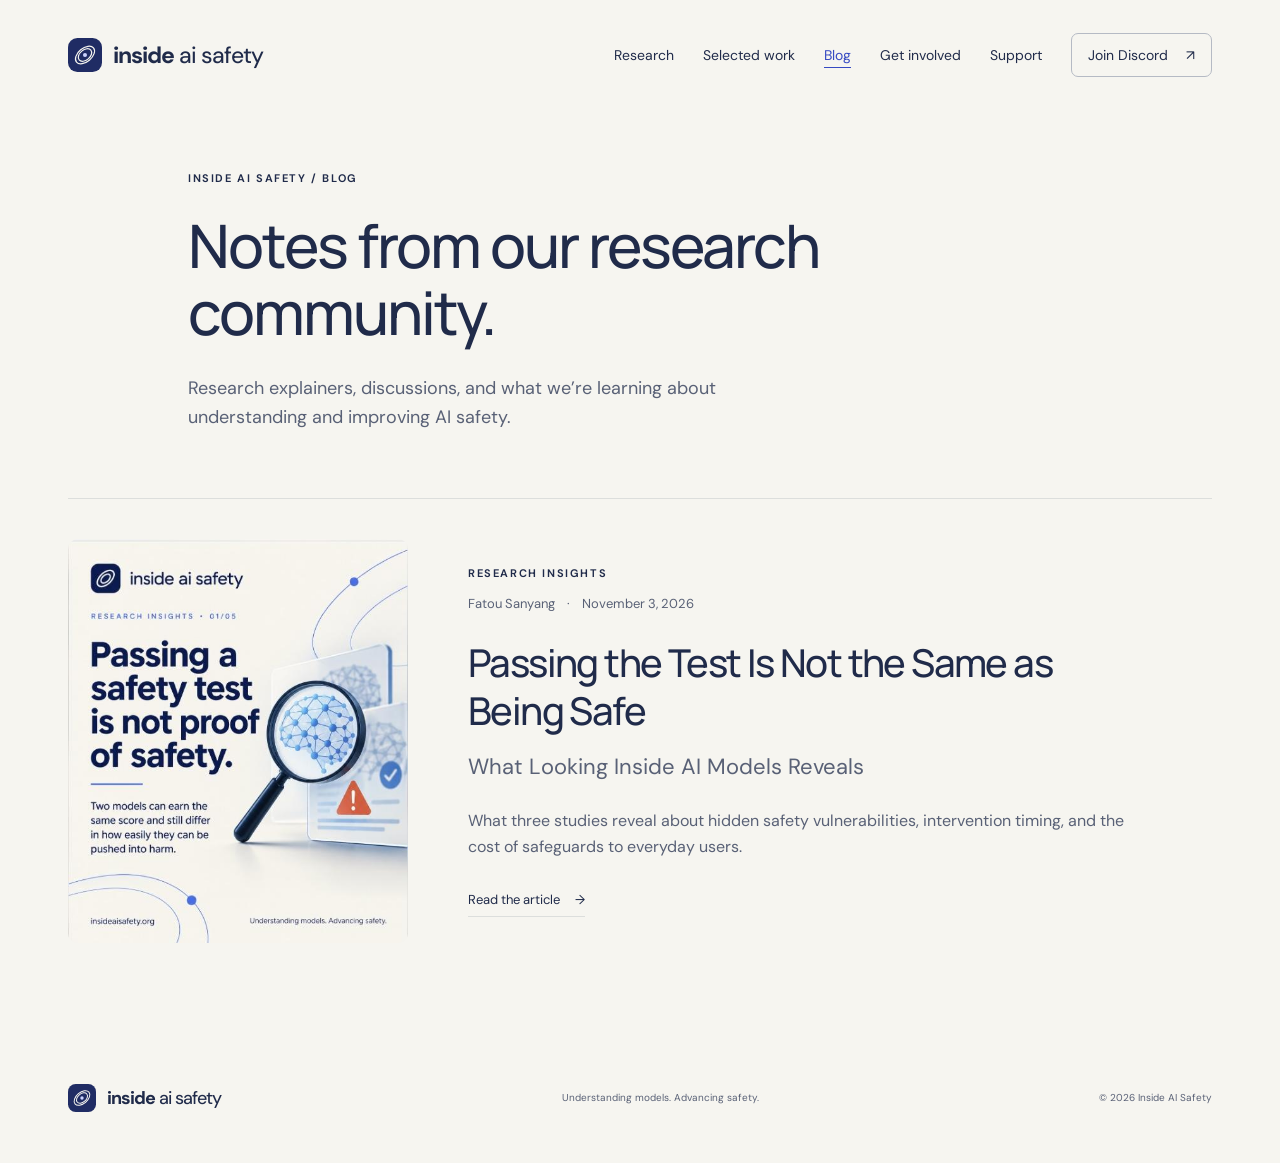
==== blog/index.html @ 66faef89 "Add research blog and inaugural safety evaluation article" ====
<!doctype html>
<html lang="en"><head>
<meta charset="utf-8"><meta name="viewport" content="width=device-width, initial-scale=1">
<title>Blog — Inside AI Safety</title>
<meta name="description" content="Research explainers and notes from the Inside AI Safety community."><meta name="theme-color" content="#f6f5f0">
<link rel="canonical" href="https://insideaisafety.org/blog/">
<meta property="og:title" content="Blog"><meta property="og:description" content="Research explainers and notes from the Inside AI Safety community."><meta property="og:type" content="website"><meta property="og:url" content="https://insideaisafety.org/blog/">
<meta property="og:image" content="https://insideaisafety.org/assets/blog/passing-the-test.jpg"><meta name="twitter:card" content="summary_large_image">
<link rel="icon" href="/assets/mark.svg" type="image/svg+xml"><link rel="stylesheet" href="/styles.css"><link rel="stylesheet" href="/blog/blog.css"><script src="/script.js" defer></script>
</head><body><a class="skip" href="#main">Skip to content</a><header class="header wrap">
    <a class="brand" href="/" aria-label="Inside AI Safety home"><img src="/assets/mark.svg" width="34" height="34" alt=""><span>inside<span class="brand-light"> ai safety</span></span></a>
    <nav aria-label="Main navigation"><a href="/#research">Research</a><a href="/#work">Selected work</a><a href="/blog/" aria-current="page">Blog</a><a href="/#involved">Get involved</a><a href="/#support">Support</a><a class="nav-contact" href="https://discord.gg/RexBQW9Dt" target="_blank" rel="noopener noreferrer">Join Discord <span aria-hidden="true">↗</span></a></nav>
  </header><main id="main"><section class="blog-heading wrap"><p class="eyebrow">Inside AI Safety / Blog</p><h1>Notes from our research community.</h1><p>Research explainers, discussions, and what we’re learning about understanding and improving AI safety.</p></section>
<section class="blog-list wrap" aria-label="Blog posts"><article class="blog-card"><a class="blog-card-image" href="/blog/passing-the-test-is-not-the-same-as-being-safe/" aria-label="Read Passing the Test Is Not the Same as Being Safe"><img src="/assets/blog/passing-the-test.jpg" width="538" height="640" alt="Passing a safety test is not proof of safety — Inside AI Safety research insights."></a><div class="blog-card-copy"><p class="eyebrow">Research insights</p><p class="post-meta"><a href="https://www.linkedin.com/in/famatadija/">Fatou Sanyang</a><span aria-hidden="true">·</span><time datetime="2026-11-03">November 3, 2026</time></p><h2><a href="/blog/passing-the-test-is-not-the-same-as-being-safe/">Passing the Test Is Not the Same as Being Safe</a></h2><p class="post-subtitle">What Looking Inside AI Models Reveals</p><p>What three studies reveal about hidden safety vulnerabilities, intervention timing, and the cost of safeguards to everyday users.</p><a class="text-link" href="/blog/passing-the-test-is-not-the-same-as-being-safe/">Read the article <span aria-hidden="true">→</span></a></div></article></section></main><footer class="wrap"><a class="brand" href="/"><img src="/assets/mark.svg" width="28" height="28" alt=""><span>inside<span class="brand-light"> ai safety</span></span></a><p>Understanding models. Advancing safety.</p><span>© <span id="year">2026</span> Inside AI Safety</span></footer></body></html>
---- styles.css ----
@import url('https://fonts.googleapis.com/css2?family=DM+Sans:wght@400;450;500;550;600;650;700&family=Manrope:wght@400;500;600;650;700;750;800&display=swap');
:root{--paper:#f6f5f0;--ink:#202b4a;--muted:#596176;--blue:#364ac2;--line:#dcdedc;--font:'DM Sans',sans-serif}*{box-sizing:border-box}html{scroll-behavior:smooth;scroll-padding-top:30px}body{margin:0;background:var(--paper);color:var(--ink);font-family:var(--font);font-size:16px;line-height:1.6}a{color:inherit;text-decoration:none}button{font:inherit}a,button{-webkit-tap-highlight-color:transparent}a:focus-visible,button:focus-visible{outline:3px solid #6578ef;outline-offset:5px}.wrap{max-width:1240px;margin:0 auto;padding-left:48px;padding-right:48px}.header{height:110px;display:flex;justify-content:space-between;align-items:center}.brand{display:inline-flex;gap:11px;align-items:center;font-size:23px;font-weight:750;letter-spacing:-1px}.brand-light{font-weight:450}.header nav{display:flex;align-items:center;gap:29px;font-size:14px}.header nav a:hover,.text-link:hover{color:var(--blue)}.nav-contact{border:1px solid #b5bac4;border-radius:7px;padding:10px 16px}.nav-contact span{margin-left:14px}.hero{display:grid;grid-template-columns:1.06fr 1fr;gap:35px;padding-top:64px;padding-bottom:72px;align-items:center}.eyebrow{font-size:11px;font-weight:650;letter-spacing:1.6px;text-transform:uppercase;line-height:1.6;margin:0 0 24px}.hero .eyebrow{font-size:10px;letter-spacing:1.2px}.status-dot{display:inline-block;width:6px;height:6px;background:#648070;border-radius:50%;margin-right:8px;vertical-align:middle}h1,h2,h3,p{margin-top:0}h1,h2,h3{font-family:'Manrope',sans-serif}h1{font-size:clamp(50px,5.1vw,71px);font-weight:500;line-height:1.12;letter-spacing:-4px;margin-bottom:28px}h1 em{font-style:normal;color:var(--blue)}.hero-description{max-width:450px;color:var(--muted);font-size:17px;line-height:1.8;margin-bottom:31px}.actions{display:flex;align-items:center;gap:24px;flex-wrap:wrap}.button{display:inline-flex;align-items:center;gap:26px;background:var(--ink);color:white;padding:13px 20px;border-radius:6px;font-size:13px;font-weight:550;transition:transform .2s,background .2s}.button:hover{background:var(--blue);transform:translateY(-2px)}.text-link{font-size:13px}.text-link span{margin-left:12px}.hero-note{font-size:10px;letter-spacing:.3px;color:var(--muted);margin:25px 0 0}.visual{position:relative;background:#f0f0f3;border:1px solid #e0e1e7;border-radius:12px;overflow:hidden;transform:rotate(1deg)}.visual-top,.visual-bottom{display:flex;align-items:center;justify-content:space-between;padding:20px 22px;font-family:monospace;font-size:9px;letter-spacing:1px;color:#58617a}.visual-top{border-bottom:1px solid #dddfe7}.visual-index{color:#7a8295}.model-art{display:block;width:100%;height:auto}.visual-bottom{border-top:1px solid #dddfe7;font-size:8px;letter-spacing:.4px}.visual-bottom>span:first-child{font-family:var(--font);font-size:11px;letter-spacing:0;color:var(--ink)}.visual-bottom i{display:inline-block;width:6px;height:6px;background:var(--blue);border-radius:50%;margin-right:5px}.signal-path{stroke-dasharray:700;stroke-dashoffset:700;animation:trace 2.2s ease forwards}@keyframes trace{to{stroke-dashoffset:0}}.principles{display:flex;justify-content:space-between;align-items:center;gap:25px;padding-top:27px;padding-bottom:27px;border-top:1px solid var(--line);border-bottom:1px solid var(--line)}.principles>span{font-size:10px;letter-spacing:1.4px;text-transform:uppercase}.principles p{margin:0;font-size:17px;line-height:1.5;color:var(--muted);flex:1;padding-left:100px}.principles strong{font-weight:500;color:var(--ink)}.principles>a{font-size:25px}.section{padding-top:96px;padding-bottom:96px}.section-heading{display:grid;grid-template-columns:1.4fr 1fr;gap:80px;align-items:end;margin-bottom:45px}.section-heading .eyebrow{margin-bottom:15px}h2{font-size:37px;font-weight:500;letter-spacing:-1.6px;line-height:1.25;margin-bottom:0}.section-heading>p{font-size:14px;color:var(--muted);margin-bottom:1px;max-width:350px}.research-grid{display:grid;grid-template-columns:repeat(3,1fr);gap:20px}.research-card{border:1px solid var(--line);padding:28px;border-radius:8px;position:relative;background:#faf9f5}.number{font-size:11px;color:#697185}.mini-icon{font-size:40px;color:var(--blue);height:85px;padding-top:10px;font-family:serif}.research-card h3{font-size:20px;letter-spacing:-.6px;font-weight:600;margin-bottom:15px}.research-card p{font-size:14px;color:var(--muted);line-height:1.85;margin-bottom:28px}.tag{font-size:9px;text-transform:uppercase;letter-spacing:1px;color:#5b6481;display:block;border-top:1px solid var(--line);padding-top:18px}.lens{display:flex;justify-content:space-between;gap:24px;align-items:center;margin-top:30px;padding:24px 0 0}.work-section{background:#eceedf;background:#eeefe9;border-top:1px solid var(--line);border-bottom:1px solid var(--line)}.paper{display:grid;grid-template-columns:170px 1fr 35px;gap:30px;border-top:1px solid #d3d7d1;padding:31px 0;transition:color .2s}.paper:last-child{border-bottom:1px solid #d3d7d1}.paper:hover h3,.paper:hover .paper-arrow{color:var(--blue)}.paper-type{font-size:9px;letter-spacing:1.4px;padding-top:5px}.paper-type span{display:block;font-size:11px;letter-spacing:0;color:var(--muted);margin-top:9px}.paper h3{font-size:20px;font-weight:600;line-height:1.45;letter-spacing:-.45px;margin:0 0 5px}.paper p{font-size:13px;margin:0;color:var(--muted)}.paper .paper-summary{margin-top:12px;font-size:12px}.paper-arrow{font-size:25px;align-self:center}.about{display:grid;grid-template-columns:1fr 1fr;gap:100px}.about h2{font-size:43px}.about-mark{font-family:monospace;font-size:70px;font-weight:300;color:#929bb9;margin-top:55px;letter-spacing:-8px}.about-mark span{font-size:20px;letter-spacing:-.7px;vertical-align:middle;color:#5c6787}.large-copy{font-size:26px;line-height:1.4;color:var(--ink)!important;letter-spacing:-.6px}.about-copy>p{font-size:15px;color:var(--muted);line-height:1.85}.about-copy>p.large-copy{font-size:26px}.founder{display:flex;gap:15px;align-items:center;margin-top:28px;padding-top:25px;border-top:1px solid var(--line)}.avatar{background:#e6e8ef;border:1px solid #d2d6e0;border-radius:50%;width:50px;height:50px;display:grid;place-items:center;font-size:15px}.founder>div{display:flex;flex-direction:column}.founder .eyebrow{font-size:8px;margin:0 0 3px}.founder a{font-size:14px;font-weight:600}.founder>div>span:last-child{font-size:11px;color:var(--muted)}.connect{background:#202c50;color:#f4f4f1;border-radius:12px;padding-top:58px;padding-bottom:58px;position:relative;overflow:hidden}.connect:after{content:'';position:absolute;right:-110px;top:25px;width:450px;height:450px;border:1px solid #4a5676;border-radius:50%;box-shadow:0 0 0 35px #ffffff03,0 0 0 70px #ffffff03,0 0 0 105px #ffffff03;pointer-events:none}.connect>*{position:relative;z-index:1}.connect .eyebrow{font-size:10px;color:#b8c1dd}.connect h2{font-size:47px;letter-spacing:-1.8px;margin-bottom:24px}.connect>p:not(.eyebrow):not(.connect-note){max-width:440px;font-size:15px;color:#c7cee0;margin-bottom:27px}.light{background:#f1f1e9;color:var(--ink)}.light:hover{background:#dfe3ff}.connect-secondary{font-size:12px;color:#e1e5f1}.connect-note{font-size:10px;color:#b3bed9;letter-spacing:.5px;margin:28px 0 0}footer{display:flex;align-items:center;justify-content:space-between;gap:20px;min-height:130px}footer .brand{font-size:18px}footer p,footer>span{font-size:10px;color:var(--muted);margin:0}.skip{position:absolute;left:15px;top:-80px;background:var(--ink);color:white;padding:10px;z-index:5}.skip:focus{top:10px}@media(min-width:1350px){.connect{max-width:1144px}}@media(max-width:1000px){.wrap{padding-left:30px;padding-right:30px}.hero{gap:20px}.hero h1{font-size:54px}.hero-description{font-size:15px}.section-heading{gap:35px}.principles p{padding-left:30px}.research-card{padding:22px}.research-card h3{font-size:18px}.about{gap:55px}.connect{margin-left:30px;margin-right:30px}.header nav{gap:20px}}@media(max-width:700px){.wrap{padding-left:24px;padding-right:24px}.header{height:auto;min-height:100px;flex-wrap:wrap;padding-top:22px;padding-bottom:20px;gap:22px}.brand{font-size:21px}.header nav{width:100%;justify-content:space-between;gap:10px;font-size:12px}.nav-contact{padding:7px 10px}.hero{grid-template-columns:1fr;padding-top:35px;padding-bottom:42px;gap:38px}.hero h1{font-size:57px;letter-spacing:-3.4px}.hero-description{max-width:470px;font-size:16px}.hero-note{font-size:9px}.visual{max-width:480px;width:100%;justify-self:center;transform:none}.visual-top,.visual-bottom{padding:15px 18px}.model-art{max-height:340px}.principles{align-items:flex-start;gap:16px;flex-wrap:wrap}.principles>span{width:100%;font-size:9px}.principles p{padding:0;font-size:15px}.section{padding-top:60px;padding-bottom:60px}.section-heading{grid-template-columns:1fr;gap:22px;margin-bottom:30px}h2{font-size:31px}.section-heading>p{max-width:100%}.research-grid{grid-template-columns:1fr}.research-card{padding:25px}.mini-icon{height:65px}.research-card h3{font-size:22px}.research-card p{margin-bottom:20px}.lens{align-items:flex-start;flex-direction:column}.paper{grid-template-columns:1fr 24px;gap:12px;padding:26px 0}.paper-type{grid-column:1/-1;display:flex;gap:15px;align-items:center}.paper-type span{margin:0}.paper h3{font-size:18px}.about{grid-template-columns:1fr;gap:30px}.about h2{font-size:36px}.about-mark{display:none}.connect{margin-left:16px;margin-right:16px;padding:35px 26px}.connect h2{font-size:38px}.connect:after{right:-310px}.connect .actions{gap:22px}.connect-note{line-height:1.8}footer{padding-top:35px;padding-bottom:30px;flex-wrap:wrap;gap:15px}footer .brand{width:100%}footer p,footer>span{font-size:9px}}@media(prefers-reduced-motion:reduce){html{scroll-behavior:auto}*,*:before,*:after{animation:none!important;transition:none!important}.signal-path{stroke-dashoffset:0}}

/* Personal introduction and founder photography. */
.hero-person{display:flex;align-items:center;gap:12px;margin-top:28px;max-width:445px;font-size:12px;line-height:1.7}
.hero-person img{width:48px;height:48px;object-fit:cover;object-position:50% 36%;border-radius:50%;flex-shrink:0}
.hero-person>span:first-of-type>span{color:var(--muted);font-size:10px}
.hero-person>span:last-child{margin-left:auto;color:var(--muted)}
.about{align-items:center;gap:80px}
.founder-photo{margin:0;max-width:430px}
.founder-photo img{display:block;width:100%;height:auto;aspect-ratio:4/4.3;object-fit:cover;object-position:50% 42%;border-radius:6px}
.founder-photo figcaption{padding-top:16px;display:flex;flex-direction:column;font-size:14px}
.founder-photo figcaption strong{font-weight:550}
.founder-photo figcaption span{font-size:11px;color:var(--muted);margin-top:3px}
.about-copy h2{margin-bottom:22px}
.about-copy>p.large-copy{font-size:24px;line-height:1.45;margin-bottom:24px}
.personal-link{display:inline-block;margin-top:10px;border-bottom:1px solid #bfc5cf;padding-bottom:4px}
@media(max-width:700px){.about{gap:35px}.founder-photo{max-width:100%}.founder-photo img{aspect-ratio:1.1;object-position:50% 35%}.hero-person{font-size:11px}.hero-person>span:first-of-type>span{font-size:9px}.about-copy>p.large-copy{font-size:22px}}

/* Research project details and ways to participate. */
.research-card{display:flex;flex-direction:column}
.research-card .number{display:block;margin-bottom:24px;letter-spacing:1px}
.research-card .project-question{color:var(--ink);line-height:1.65;margin-bottom:22px}
.project-details{margin:0 0 24px;font-size:13px;line-height:1.75}
.project-details dt{font-weight:650;margin-bottom:4px}
.project-details dd{margin:0 0 18px;color:var(--muted)}
.project-details dd:last-child{margin-bottom:0}
.project-link,.research-card .tag{margin-top:auto}
.project-link{font-size:12px;border-top:1px solid var(--line);padding-top:18px;color:var(--blue)}
.project-link:hover{text-decoration:underline}
.research-note{font-size:12px;color:var(--muted);margin:22px 0 0;max-width:750px}
.participation-grid{display:grid;grid-template-columns:1fr 1fr;gap:48px;margin-bottom:30px}
.participation-grid article{border-top:1px solid var(--line);padding-top:24px}
.participation-grid h3{font-size:20px;font-weight:600}
.participation-grid p{font-size:14px;color:var(--muted);max-width:470px}
.support-section{background:#eeebf5;border-top:1px solid #ded9e9;margin-bottom:72px}
.support-options{display:grid;grid-template-columns:repeat(3,1fr);gap:30px;list-style:none;padding:0;margin:0 0 36px}
.support-options strong{display:block;font-size:16px;font-weight:600;margin-bottom:10px}
.support-options span{display:block;font-size:14px;color:var(--muted)}
@media(max-width:1000px){.header{height:auto;min-height:110px;flex-wrap:wrap;gap:20px;padding-top:24px;padding-bottom:24px}.header nav{flex-wrap:wrap}}
@media(max-width:700px){.header nav{justify-content:flex-start;gap:14px 20px}.participation-grid,.support-options{grid-template-columns:1fr;gap:24px}.support-section{margin-bottom:40px}}
---- blog/blog.css ----
.header nav a[aria-current="page"]{color:var(--blue);text-decoration:underline;text-underline-offset:7px}
.blog-heading{padding-top:60px;padding-bottom:48px;max-width:1000px;margin-left:auto;margin-right:auto}
.blog-heading h1{font-size:clamp(38px,5vw,60px);letter-spacing:-2px;max-width:800px}
.blog-heading>p:last-child{color:var(--muted);max-width:620px;font-size:18px}
.blog-list{padding-bottom:90px}
.blog-card{display:grid;grid-template-columns:minmax(240px,340px) 1fr;gap:60px;border-top:1px solid var(--line);padding-top:40px;align-items:center}
.blog-card-image{display:block;background:#eeebf5;border-radius:10px;overflow:hidden}
.blog-card-image img{display:block;width:100%;height:auto}
.blog-card-copy{max-width:660px}
.blog-card h2{font-size:clamp(29px,3vw,40px);line-height:1.25;margin-bottom:15px}
.blog-card h2 a:hover{color:var(--blue)}
.blog-card .eyebrow{margin-bottom:12px}
.blog-card-copy>p:not(.eyebrow){color:var(--muted)}
.blog-card .text-link{display:inline-block;margin-top:15px;border-bottom:1px solid var(--line);padding-bottom:5px}
.post-meta{display:flex;flex-wrap:wrap;gap:8px 12px;font-size:13px;color:var(--muted);margin-bottom:24px}
.post-meta a:hover{text-decoration:underline}
.post-header{padding-top:30px;padding-bottom:56px}
.back-link{display:inline-block;font-size:13px;color:var(--muted);margin-bottom:42px}
.post-intro{display:grid;grid-template-columns:minmax(0,1fr) 270px;gap:60px;align-items:center}
.post-intro h1{font-size:clamp(36px,4.6vw,58px);line-height:1.15;letter-spacing:-2px;max-width:780px;margin-bottom:22px}
.post-subtitle{font-size:22px;line-height:1.5;color:var(--muted);margin-bottom:25px}
.post-cover{margin:0}
.post-cover img{width:100%;height:auto;display:block;border-radius:8px;border:1px solid var(--line)}
.post-intro .post-meta{margin-bottom:0}
.article-layout{display:grid;grid-template-columns:230px minmax(0,740px);gap:70px;align-items:start;padding-bottom:60px}
.article-toc{position:sticky;top:32px;border-top:1px solid var(--line);padding-top:22px}
.article-toc .eyebrow{margin-bottom:15px}
.article-toc ul{list-style:none;margin:0;padding:0;font-size:12px;line-height:1.6}
.article-toc li{margin-bottom:12px}
.article-toc a{color:var(--muted)}
.article-toc a:hover{color:var(--blue)}
.article-body{font-size:17px;line-height:1.85;min-width:0;overflow-wrap:break-word}
.article-body p{margin-bottom:24px}
.article-body h2{font-size:28px;line-height:1.3;letter-spacing:-.7px;margin:52px 0 22px;scroll-margin-top:28px}
.article-body a{color:var(--blue);text-decoration:underline;text-decoration-thickness:1px;text-underline-offset:3px}
.article-body a:hover{color:var(--ink)}
.article-summary{background:#eeebf5;border:1px solid #ded9e9;border-radius:8px;padding:28px 30px;margin-bottom:36px;font-size:15px;line-height:1.75}
.article-summary h2{font-size:19px;margin:0 0 15px;letter-spacing:-.3px}
.article-summary ul{padding-left:19px;margin:0}
.article-summary li{padding-left:4px;margin-bottom:12px}
.article-summary li:last-child{margin-bottom:0}
.article-end{display:flex;justify-content:space-between;gap:20px;border-top:1px solid var(--line);padding-top:28px;margin-top:50px;font-size:14px}
@media(max-width:1000px){.post-intro{gap:35px;grid-template-columns:minmax(0,1fr) 220px}.article-layout{grid-template-columns:180px minmax(0,1fr);gap:35px}.blog-card{gap:35px}.post-intro h1{font-size:43px}}
@media(max-width:700px){.blog-heading{padding-top:32px;padding-bottom:25px}.blog-heading h1{font-size:40px}.blog-heading>p:last-child{font-size:16px}.blog-card{grid-template-columns:1fr;gap:28px;padding-top:28px}.blog-card-image{max-width:320px}.blog-list{padding-bottom:45px}.blog-card h2{font-size:30px}.post-header{padding-top:18px;padding-bottom:30px}.back-link{margin-bottom:30px}.post-intro{grid-template-columns:1fr;gap:30px}.post-intro h1{font-size:39px;letter-spacing:-1.6px}.post-subtitle{font-size:19px}.post-cover{max-width:270px}.article-layout{grid-template-columns:1fr;gap:28px}.article-toc{position:static}.article-toc ul{columns:2;column-gap:24px}.article-toc li{break-inside:avoid}.article-body{font-size:16px}.article-body h2{font-size:25px;margin-top:40px}.article-summary{padding:22px}.post-meta{font-size:12px}.article-end{flex-wrap:wrap}}
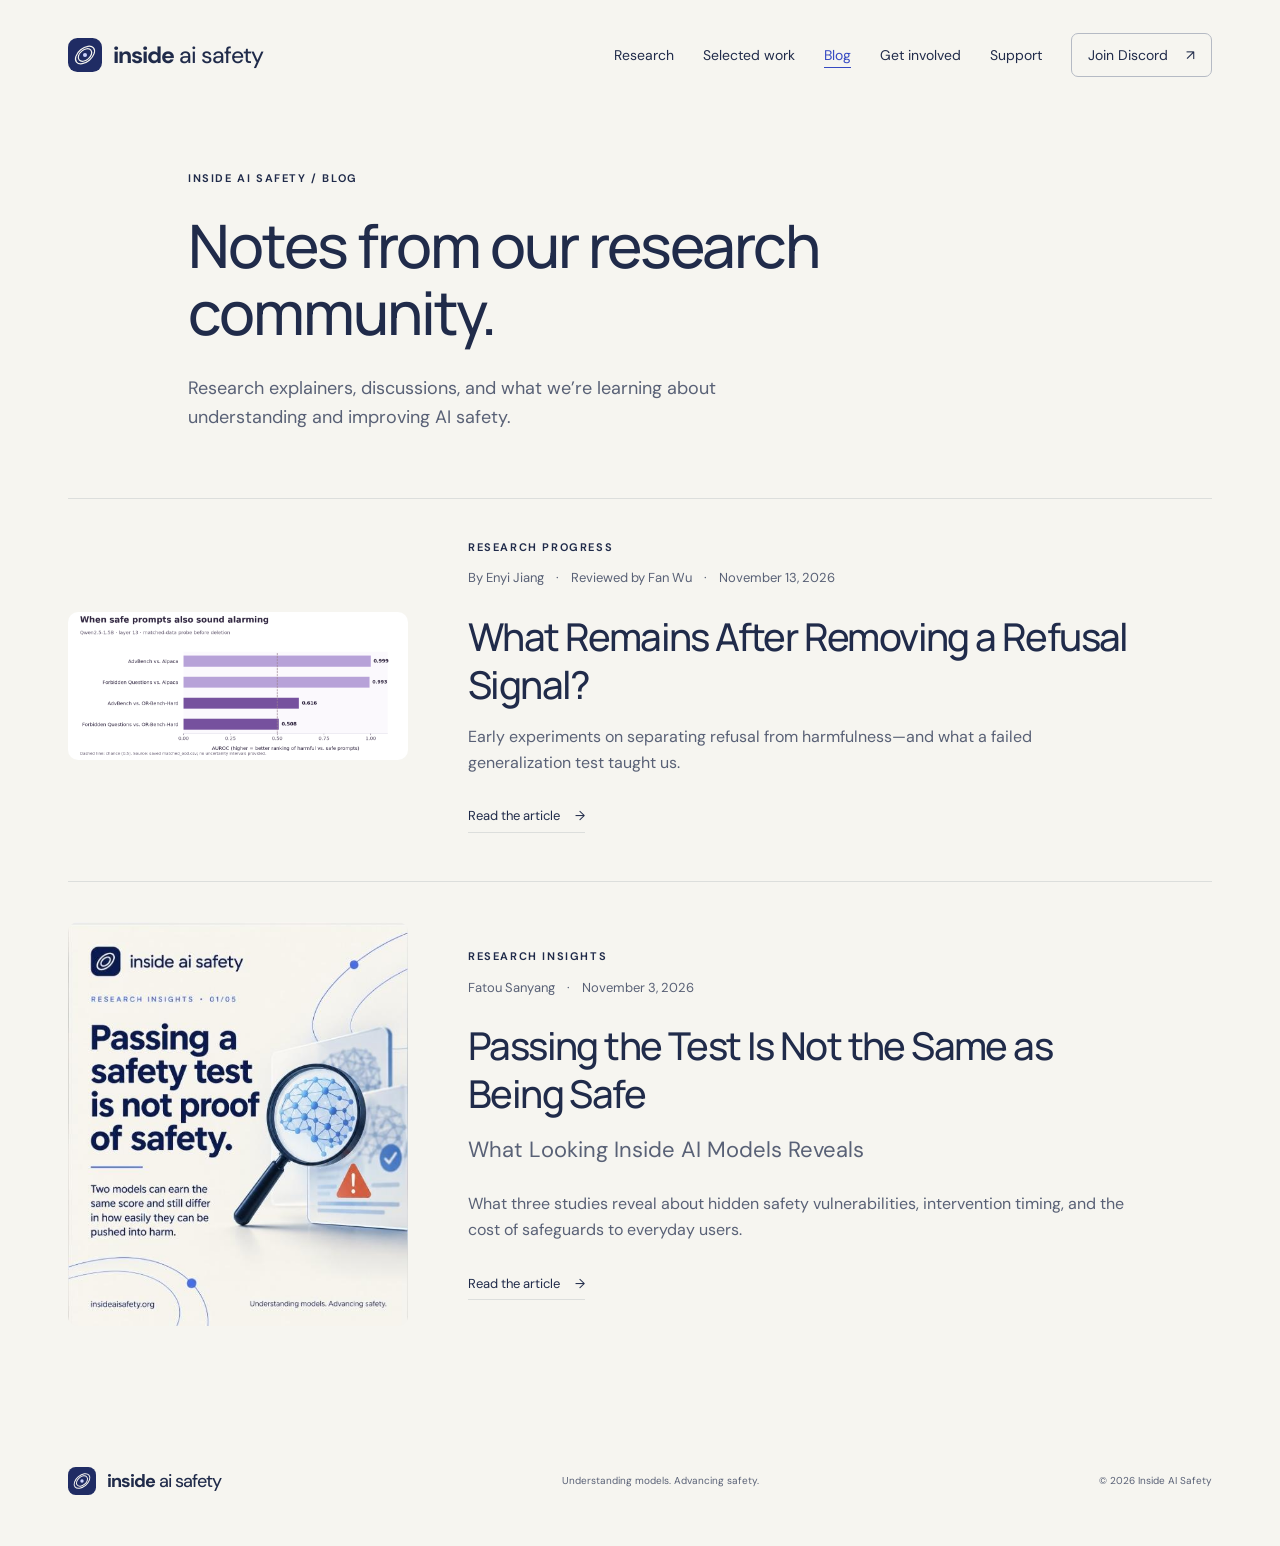
==== commit 58186984: "Publish refusal signal research blog with figures and review credit" ====
--- a/blog/index.html
+++ b/blog/index.html
@@ -1,14 +1,15 @@
-<!doctype html>
+<!DOCTYPE html>
+
 <html lang="en"><head>
-<meta charset="utf-8"><meta name="viewport" content="width=device-width, initial-scale=1">
+<meta charset="utf-8"/><meta content="width=device-width, initial-scale=1" name="viewport"/>
 <title>Blog — Inside AI Safety</title>
-<meta name="description" content="Research explainers and notes from the Inside AI Safety community."><meta name="theme-color" content="#f6f5f0">
-<link rel="canonical" href="https://insideaisafety.org/blog/">
-<meta property="og:title" content="Blog"><meta property="og:description" content="Research explainers and notes from the Inside AI Safety community."><meta property="og:type" content="website"><meta property="og:url" content="https://insideaisafety.org/blog/">
-<meta property="og:image" content="https://insideaisafety.org/assets/blog/passing-the-test.jpg"><meta name="twitter:card" content="summary_large_image">
-<link rel="icon" href="/assets/mark.svg" type="image/svg+xml"><link rel="stylesheet" href="/styles.css"><link rel="stylesheet" href="/blog/blog.css"><script src="/script.js" defer></script>
+<meta content="Research explainers and notes from the Inside AI Safety community." name="description"/><meta content="#f6f5f0" name="theme-color"/>
+<link href="https://insideaisafety.org/blog/" rel="canonical"/>
+<meta content="Blog" property="og:title"/><meta content="Research explainers and notes from the Inside AI Safety community." property="og:description"/><meta content="website" property="og:type"/><meta content="https://insideaisafety.org/blog/" property="og:url"/>
+<meta content="https://insideaisafety.org/assets/blog/passing-the-test.jpg" property="og:image"/><meta content="summary_large_image" name="twitter:card"/>
+<link href="/assets/mark.svg" rel="icon" type="image/svg+xml"/><link href="/styles.css" rel="stylesheet"/><link href="/blog/blog.css" rel="stylesheet"/><script defer="" src="/script.js"></script>
 </head><body><a class="skip" href="#main">Skip to content</a><header class="header wrap">
-    <a class="brand" href="/" aria-label="Inside AI Safety home"><img src="/assets/mark.svg" width="34" height="34" alt=""><span>inside<span class="brand-light"> ai safety</span></span></a>
-    <nav aria-label="Main navigation"><a href="/#research">Research</a><a href="/#work">Selected work</a><a href="/blog/" aria-current="page">Blog</a><a href="/#involved">Get involved</a><a href="/#support">Support</a><a class="nav-contact" href="https://discord.gg/RexBQW9Dt" target="_blank" rel="noopener noreferrer">Join Discord <span aria-hidden="true">↗</span></a></nav>
-  </header><main id="main"><section class="blog-heading wrap"><p class="eyebrow">Inside AI Safety / Blog</p><h1>Notes from our research community.</h1><p>Research explainers, discussions, and what we’re learning about understanding and improving AI safety.</p></section>
-<section class="blog-list wrap" aria-label="Blog posts"><article class="blog-card"><a class="blog-card-image" href="/blog/passing-the-test-is-not-the-same-as-being-safe/" aria-label="Read Passing the Test Is Not the Same as Being Safe"><img src="/assets/blog/passing-the-test.jpg" width="538" height="640" alt="Passing a safety test is not proof of safety — Inside AI Safety research insights."></a><div class="blog-card-copy"><p class="eyebrow">Research insights</p><p class="post-meta"><a href="https://www.linkedin.com/in/famatadija/">Fatou Sanyang</a><span aria-hidden="true">·</span><time datetime="2026-11-03">November 3, 2026</time></p><h2><a href="/blog/passing-the-test-is-not-the-same-as-being-safe/">Passing the Test Is Not the Same as Being Safe</a></h2><p class="post-subtitle">What Looking Inside AI Models Reveals</p><p>What three studies reveal about hidden safety vulnerabilities, intervention timing, and the cost of safeguards to everyday users.</p><a class="text-link" href="/blog/passing-the-test-is-not-the-same-as-being-safe/">Read the article <span aria-hidden="true">→</span></a></div></article></section></main><footer class="wrap"><a class="brand" href="/"><img src="/assets/mark.svg" width="28" height="28" alt=""><span>inside<span class="brand-light"> ai safety</span></span></a><p>Understanding models. Advancing safety.</p><span>© <span id="year">2026</span> Inside AI Safety</span></footer></body></html>+<a aria-label="Inside AI Safety home" class="brand" href="/"><img alt="" height="34" src="/assets/mark.svg" width="34"/><span>inside<span class="brand-light"> ai safety</span></span></a>
+<nav aria-label="Main navigation"><a href="/#research">Research</a><a href="/#work">Selected work</a><a aria-current="page" href="/blog/">Blog</a><a href="/#involved">Get involved</a><a href="/#support">Support</a><a class="nav-contact" href="https://discord.gg/RexBQW9Dt" rel="noopener noreferrer" target="_blank">Join Discord <span aria-hidden="true">↗</span></a></nav>
+</header><main id="main"><section class="blog-heading wrap"><p class="eyebrow">Inside AI Safety / Blog</p><h1>Notes from our research community.</h1><p>Research explainers, discussions, and what we’re learning about understanding and improving AI safety.</p></section>
+<section aria-label="Blog posts" class="blog-list wrap"><article class="blog-card"><a aria-label="Read What Remains After Removing a Refusal Signal?" class="blog-card-image" href="/blog/what-remains-after-removing-a-refusal-signal/"><img alt="Probe performance drops when safe requests also sound alarming." height="940" src="/assets/blog/refusal-signal/02-generalization.png" width="2160"/></a><div class="blog-card-copy"><p class="eyebrow">Research progress</p><p class="post-meta"><span>By <a href="https://enyijiang.github.io/">Enyi Jiang</a></span><span aria-hidden="true">·</span><span>Reviewed by <a href="https://www.linkedin.com/in/wufan0415/">Fan Wu</a></span><span aria-hidden="true">·</span><time datetime="2026-11-13">November 13, 2026</time></p><h2><a href="/blog/what-remains-after-removing-a-refusal-signal/">What Remains After Removing a Refusal Signal?</a></h2><p>Early experiments on separating refusal from harmfulness—and what a failed generalization test taught us.</p><a class="text-link" href="/blog/what-remains-after-removing-a-refusal-signal/">Read the article <span aria-hidden="true">→</span></a></div></article><article class="blog-card"><a aria-label="Read Passing the Test Is Not the Same as Being Safe" class="blog-card-image" href="/blog/passing-the-test-is-not-the-same-as-being-safe/"><img alt="Passing a safety test is not proof of safety — Inside AI Safety research insights." height="640" src="/assets/blog/passing-the-test.jpg" width="538"/></a><div class="blog-card-copy"><p class="eyebrow">Research insights</p><p class="post-meta"><a href="https://www.linkedin.com/in/famatadija/">Fatou Sanyang</a><span aria-hidden="true">·</span><time datetime="2026-11-03">November 3, 2026</time></p><h2><a href="/blog/passing-the-test-is-not-the-same-as-being-safe/">Passing the Test Is Not the Same as Being Safe</a></h2><p class="post-subtitle">What Looking Inside AI Models Reveals</p><p>What three studies reveal about hidden safety vulnerabilities, intervention timing, and the cost of safeguards to everyday users.</p><a class="text-link" href="/blog/passing-the-test-is-not-the-same-as-being-safe/">Read the article <span aria-hidden="true">→</span></a></div></article></section></main><footer class="wrap"><a class="brand" href="/"><img alt="" height="28" src="/assets/mark.svg" width="28"/><span>inside<span class="brand-light"> ai safety</span></span></a><p>Understanding models. Advancing safety.</p><span>© <span id="year">2026</span> Inside AI Safety</span></footer></body></html>
--- a/blog/blog.css
+++ b/blog/blog.css
@@ -42,3 +42,19 @@
 .article-end{display:flex;justify-content:space-between;gap:20px;border-top:1px solid var(--line);padding-top:28px;margin-top:50px;font-size:14px}
 @media(max-width:1000px){.post-intro{gap:35px;grid-template-columns:minmax(0,1fr) 220px}.article-layout{grid-template-columns:180px minmax(0,1fr);gap:35px}.blog-card{gap:35px}.post-intro h1{font-size:43px}}
 @media(max-width:700px){.blog-heading{padding-top:32px;padding-bottom:25px}.blog-heading h1{font-size:40px}.blog-heading>p:last-child{font-size:16px}.blog-card{grid-template-columns:1fr;gap:28px;padding-top:28px}.blog-card-image{max-width:320px}.blog-list{padding-bottom:45px}.blog-card h2{font-size:30px}.post-header{padding-top:18px;padding-bottom:30px}.back-link{margin-bottom:30px}.post-intro{grid-template-columns:1fr;gap:30px}.post-intro h1{font-size:39px;letter-spacing:-1.6px}.post-subtitle{font-size:19px}.post-cover{max-width:270px}.article-layout{grid-template-columns:1fr;gap:28px}.article-toc{position:static}.article-toc ul{columns:2;column-gap:24px}.article-toc li{break-inside:avoid}.article-body{font-size:16px}.article-body h2{font-size:25px;margin-top:40px}.article-summary{padding:22px}.post-meta{font-size:12px}.article-end{flex-wrap:wrap}}
+
+/* Research progress articles */
+.blog-card + .blog-card{margin-top:48px}
+.research-post-intro{max-width:960px}
+.research-post-intro h1{font-size:clamp(36px,4.6vw,58px);line-height:1.15;letter-spacing:-1.8px;margin-bottom:22px}
+.research-figure{margin:34px 0}
+.research-figure img{display:block;width:100%;height:auto;border:1px solid var(--line);border-radius:6px}
+.research-figure figcaption{font-size:13px;line-height:1.65;color:var(--muted);margin-top:14px}
+.research-table{overflow-x:auto;margin:24px 0;border:1px solid var(--line);border-radius:6px}
+.research-table table{width:100%;border-collapse:collapse;font-size:14px;line-height:1.55;min-width:460px}
+.research-table th,.research-table td{padding:13px 15px;border-bottom:1px solid var(--line)}
+.research-table th{background:#eeebf5;text-align:left}
+.research-table tr:last-child td{border-bottom:0}
+.research-table:focus-visible{outline:2px solid var(--blue);outline-offset:3px}
+.article-body [id^="ref-"]{scroll-margin-top:30px;font-size:14px}
+@media(max-width:700px){.research-post-intro h1{font-size:38px}.research-figure{margin:26px 0}.blog-card + .blog-card{margin-top:32px}}
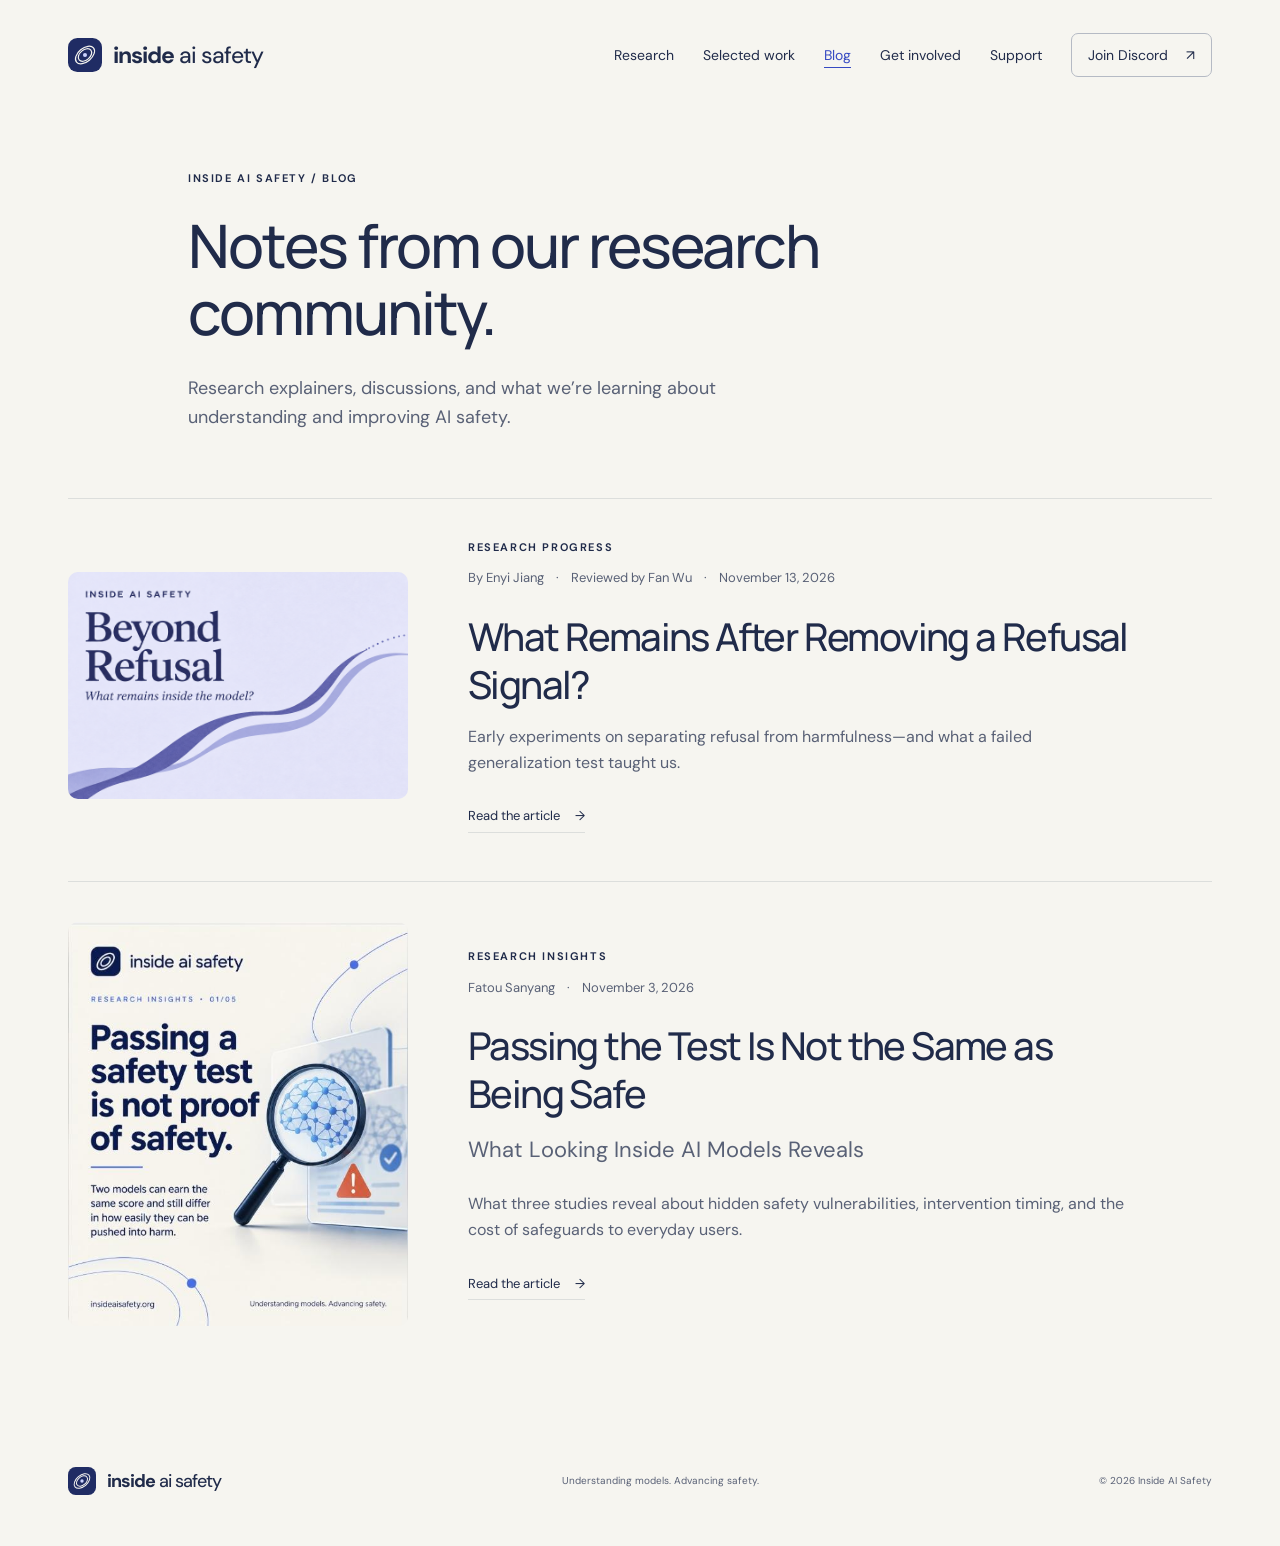
==== commit 1df4d055: "Use blue-violet Beyond Refusal blog cover" ====
--- a/blog/index.html
+++ b/blog/index.html
@@ -12,4 +12,4 @@
 <a aria-label="Inside AI Safety home" class="brand" href="/"><img alt="" height="34" src="/assets/mark.svg" width="34"/><span>inside<span class="brand-light"> ai safety</span></span></a>
 <nav aria-label="Main navigation"><a href="/#research">Research</a><a href="/#work">Selected work</a><a aria-current="page" href="/blog/">Blog</a><a href="/#involved">Get involved</a><a href="/#support">Support</a><a class="nav-contact" href="https://discord.gg/RexBQW9Dt" rel="noopener noreferrer" target="_blank">Join Discord <span aria-hidden="true">↗</span></a></nav>
 </header><main id="main"><section class="blog-heading wrap"><p class="eyebrow">Inside AI Safety / Blog</p><h1>Notes from our research community.</h1><p>Research explainers, discussions, and what we’re learning about understanding and improving AI safety.</p></section>
-<section aria-label="Blog posts" class="blog-list wrap"><article class="blog-card"><a aria-label="Read What Remains After Removing a Refusal Signal?" class="blog-card-image" href="/blog/what-remains-after-removing-a-refusal-signal/"><img alt="Probe performance drops when safe requests also sound alarming." height="940" src="/assets/blog/refusal-signal/02-generalization.png" width="2160"/></a><div class="blog-card-copy"><p class="eyebrow">Research progress</p><p class="post-meta"><span>By <a href="https://enyijiang.github.io/">Enyi Jiang</a></span><span aria-hidden="true">·</span><span>Reviewed by <a href="https://www.linkedin.com/in/wufan0415/">Fan Wu</a></span><span aria-hidden="true">·</span><time datetime="2026-11-13">November 13, 2026</time></p><h2><a href="/blog/what-remains-after-removing-a-refusal-signal/">What Remains After Removing a Refusal Signal?</a></h2><p>Early experiments on separating refusal from harmfulness—and what a failed generalization test taught us.</p><a class="text-link" href="/blog/what-remains-after-removing-a-refusal-signal/">Read the article <span aria-hidden="true">→</span></a></div></article><article class="blog-card"><a aria-label="Read Passing the Test Is Not the Same as Being Safe" class="blog-card-image" href="/blog/passing-the-test-is-not-the-same-as-being-safe/"><img alt="Passing a safety test is not proof of safety — Inside AI Safety research insights." height="640" src="/assets/blog/passing-the-test.jpg" width="538"/></a><div class="blog-card-copy"><p class="eyebrow">Research insights</p><p class="post-meta"><a href="https://www.linkedin.com/in/famatadija/">Fatou Sanyang</a><span aria-hidden="true">·</span><time datetime="2026-11-03">November 3, 2026</time></p><h2><a href="/blog/passing-the-test-is-not-the-same-as-being-safe/">Passing the Test Is Not the Same as Being Safe</a></h2><p class="post-subtitle">What Looking Inside AI Models Reveals</p><p>What three studies reveal about hidden safety vulnerabilities, intervention timing, and the cost of safeguards to everyday users.</p><a class="text-link" href="/blog/passing-the-test-is-not-the-same-as-being-safe/">Read the article <span aria-hidden="true">→</span></a></div></article></section></main><footer class="wrap"><a class="brand" href="/"><img alt="" height="28" src="/assets/mark.svg" width="28"/><span>inside<span class="brand-light"> ai safety</span></span></a><p>Understanding models. Advancing safety.</p><span>© <span id="year">2026</span> Inside AI Safety</span></footer></body></html>+<section aria-label="Blog posts" class="blog-list wrap"><article class="blog-card"><a aria-label="Read What Remains After Removing a Refusal Signal?" class="blog-card-image" href="/blog/what-remains-after-removing-a-refusal-signal/"><img alt="Beyond Refusal — What remains inside the model? Blue-violet curves illustrate distinct internal signals." height="1024" src="/assets/blog/refusal-signal/beyond-refusal-cover.png" width="1536"/></a><div class="blog-card-copy"><p class="eyebrow">Research progress</p><p class="post-meta"><span>By <a href="https://enyijiang.github.io/">Enyi Jiang</a></span><span aria-hidden="true">·</span><span>Reviewed by <a href="https://www.linkedin.com/in/wufan0415/">Fan Wu</a></span><span aria-hidden="true">·</span><time datetime="2026-11-13">November 13, 2026</time></p><h2><a href="/blog/what-remains-after-removing-a-refusal-signal/">What Remains After Removing a Refusal Signal?</a></h2><p>Early experiments on separating refusal from harmfulness—and what a failed generalization test taught us.</p><a class="text-link" href="/blog/what-remains-after-removing-a-refusal-signal/">Read the article <span aria-hidden="true">→</span></a></div></article><article class="blog-card"><a aria-label="Read Passing the Test Is Not the Same as Being Safe" class="blog-card-image" href="/blog/passing-the-test-is-not-the-same-as-being-safe/"><img alt="Passing a safety test is not proof of safety — Inside AI Safety research insights." height="640" src="/assets/blog/passing-the-test.jpg" width="538"/></a><div class="blog-card-copy"><p class="eyebrow">Research insights</p><p class="post-meta"><a href="https://www.linkedin.com/in/famatadija/">Fatou Sanyang</a><span aria-hidden="true">·</span><time datetime="2026-11-03">November 3, 2026</time></p><h2><a href="/blog/passing-the-test-is-not-the-same-as-being-safe/">Passing the Test Is Not the Same as Being Safe</a></h2><p class="post-subtitle">What Looking Inside AI Models Reveals</p><p>What three studies reveal about hidden safety vulnerabilities, intervention timing, and the cost of safeguards to everyday users.</p><a class="text-link" href="/blog/passing-the-test-is-not-the-same-as-being-safe/">Read the article <span aria-hidden="true">→</span></a></div></article></section></main><footer class="wrap"><a class="brand" href="/"><img alt="" height="28" src="/assets/mark.svg" width="28"/><span>inside<span class="brand-light"> ai safety</span></span></a><p>Understanding models. Advancing safety.</p><span>© <span id="year">2026</span> Inside AI Safety</span></footer></body></html>
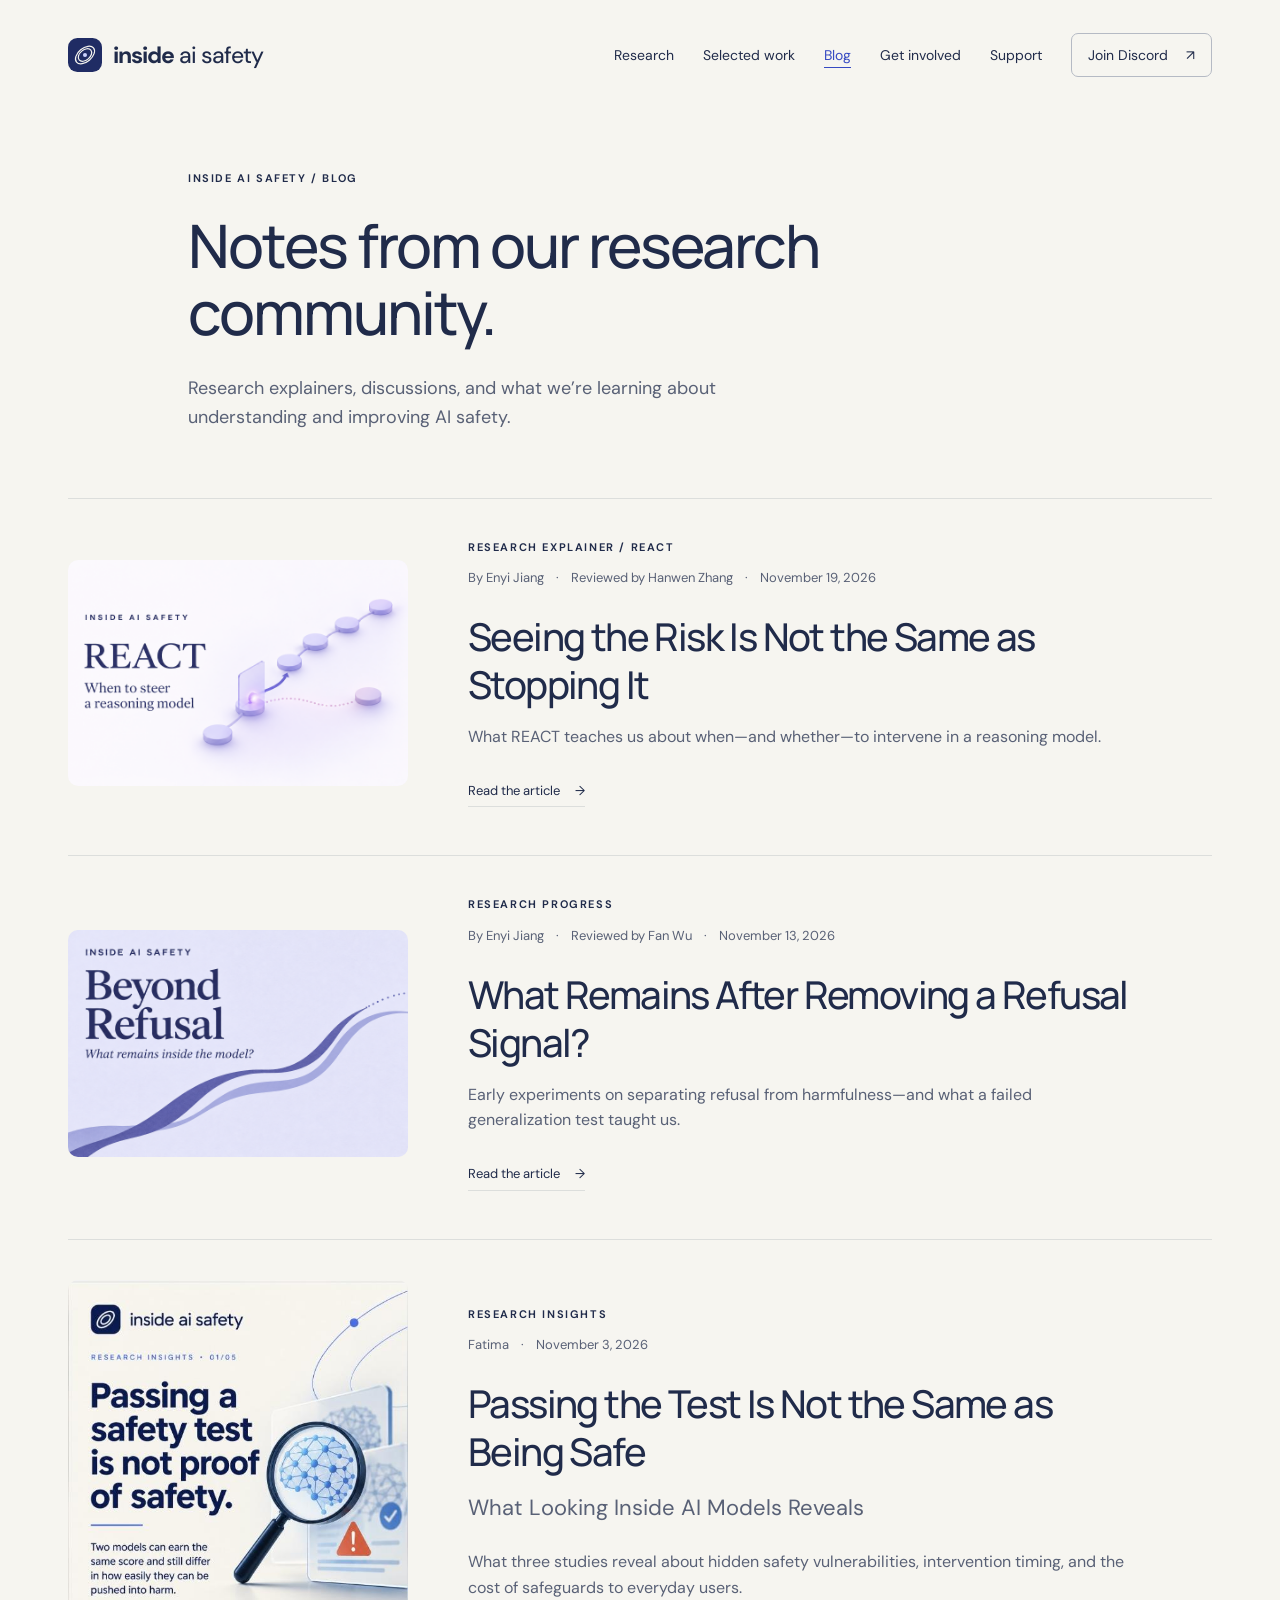
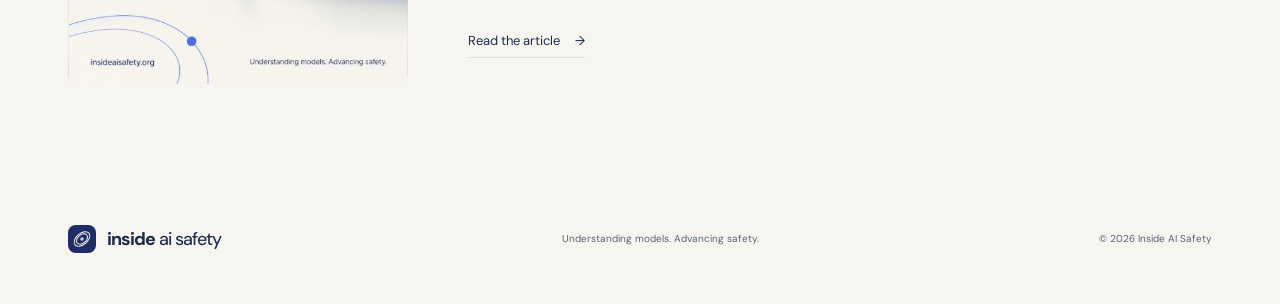
==== commit e88e0ee1: "Publish REACT explainer and correct Fatima author credit" ====
--- a/blog/index.html
+++ b/blog/index.html
@@ -6,10 +6,10 @@
 <meta content="Research explainers and notes from the Inside AI Safety community." name="description"/><meta content="#f6f5f0" name="theme-color"/>
 <link href="https://insideaisafety.org/blog/" rel="canonical"/>
 <meta content="Blog" property="og:title"/><meta content="Research explainers and notes from the Inside AI Safety community." property="og:description"/><meta content="website" property="og:type"/><meta content="https://insideaisafety.org/blog/" property="og:url"/>
-<meta content="https://insideaisafety.org/assets/blog/passing-the-test.jpg" property="og:image"/><meta content="summary_large_image" name="twitter:card"/>
+<meta content="https://insideaisafety.org/assets/blog/react/react-cover.png" property="og:image"/><meta content="summary_large_image" name="twitter:card"/>
 <link href="/assets/mark.svg" rel="icon" type="image/svg+xml"/><link href="/styles.css" rel="stylesheet"/><link href="/blog/blog.css" rel="stylesheet"/><script defer="" src="/script.js"></script>
 </head><body><a class="skip" href="#main">Skip to content</a><header class="header wrap">
 <a aria-label="Inside AI Safety home" class="brand" href="/"><img alt="" height="34" src="/assets/mark.svg" width="34"/><span>inside<span class="brand-light"> ai safety</span></span></a>
-<nav aria-label="Main navigation"><a href="/#research">Research</a><a href="/#work">Selected work</a><a aria-current="page" href="/blog/">Blog</a><a href="/#involved">Get involved</a><a href="/#support">Support</a><a class="nav-contact" href="https://discord.gg/RexBQW9Dt" rel="noopener noreferrer" target="_blank">Join Discord <span aria-hidden="true">↗</span></a></nav>
+<nav aria-label="Main navigation"><a href="/#research">Research</a><a href="/#work">Selected work</a><a aria-current="page" href="/blog/">Blog</a><a href="/#involved">Get involved</a><a href="/#support">Support</a><a class="nav-contact" href="https://discord.gg/Zf3xKC8n4K" rel="noopener noreferrer" target="_blank">Join Discord <span aria-hidden="true">↗</span></a></nav>
 </header><main id="main"><section class="blog-heading wrap"><p class="eyebrow">Inside AI Safety / Blog</p><h1>Notes from our research community.</h1><p>Research explainers, discussions, and what we’re learning about understanding and improving AI safety.</p></section>
-<section aria-label="Blog posts" class="blog-list wrap"><article class="blog-card"><a aria-label="Read What Remains After Removing a Refusal Signal?" class="blog-card-image" href="/blog/what-remains-after-removing-a-refusal-signal/"><img alt="Beyond Refusal — What remains inside the model? Blue-violet curves illustrate distinct internal signals." height="1024" src="/assets/blog/refusal-signal/beyond-refusal-cover.png" width="1536"/></a><div class="blog-card-copy"><p class="eyebrow">Research progress</p><p class="post-meta"><span>By <a href="https://enyijiang.github.io/">Enyi Jiang</a></span><span aria-hidden="true">·</span><span>Reviewed by <a href="https://www.linkedin.com/in/wufan0415/">Fan Wu</a></span><span aria-hidden="true">·</span><time datetime="2026-11-13">November 13, 2026</time></p><h2><a href="/blog/what-remains-after-removing-a-refusal-signal/">What Remains After Removing a Refusal Signal?</a></h2><p>Early experiments on separating refusal from harmfulness—and what a failed generalization test taught us.</p><a class="text-link" href="/blog/what-remains-after-removing-a-refusal-signal/">Read the article <span aria-hidden="true">→</span></a></div></article><article class="blog-card"><a aria-label="Read Passing the Test Is Not the Same as Being Safe" class="blog-card-image" href="/blog/passing-the-test-is-not-the-same-as-being-safe/"><img alt="Passing a safety test is not proof of safety — Inside AI Safety research insights." height="640" src="/assets/blog/passing-the-test.jpg" width="538"/></a><div class="blog-card-copy"><p class="eyebrow">Research insights</p><p class="post-meta"><a href="https://www.linkedin.com/in/famatadija/">Fatou Sanyang</a><span aria-hidden="true">·</span><time datetime="2026-11-03">November 3, 2026</time></p><h2><a href="/blog/passing-the-test-is-not-the-same-as-being-safe/">Passing the Test Is Not the Same as Being Safe</a></h2><p class="post-subtitle">What Looking Inside AI Models Reveals</p><p>What three studies reveal about hidden safety vulnerabilities, intervention timing, and the cost of safeguards to everyday users.</p><a class="text-link" href="/blog/passing-the-test-is-not-the-same-as-being-safe/">Read the article <span aria-hidden="true">→</span></a></div></article></section></main><footer class="wrap"><a class="brand" href="/"><img alt="" height="28" src="/assets/mark.svg" width="28"/><span>inside<span class="brand-light"> ai safety</span></span></a><p>Understanding models. Advancing safety.</p><span>© <span id="year">2026</span> Inside AI Safety</span></footer></body></html>+<section aria-label="Blog posts" class="blog-list wrap"><article class="blog-card"><a aria-label="Read Seeing the Risk Is Not the Same as Stopping It" class="blog-card-image" href="/blog/react-when-to-steer-a-reasoning-model/"><img alt="REACT — When to steer a reasoning model. A translucent gate redirects an early node in a lavender reasoning trajectory." height="1024" src="/assets/blog/react/react-cover.png" width="1536"/></a><div class="blog-card-copy"><p class="eyebrow">Research explainer / REACT</p><p class="post-meta"><span>By <a href="https://enyijiang.github.io/">Enyi Jiang</a></span><span aria-hidden="true">·</span><span>Reviewed by <a href="https://www.linkedin.com/in/hanwen-zhang-08b964249/">Hanwen Zhang</a></span><span aria-hidden="true">·</span><time datetime="2026-11-19">November 19, 2026</time></p><h2><a href="/blog/react-when-to-steer-a-reasoning-model/">Seeing the Risk Is Not the Same as Stopping It</a></h2><p>What REACT teaches us about when—and whether—to intervene in a reasoning model.</p><a class="text-link" href="/blog/react-when-to-steer-a-reasoning-model/">Read the article <span aria-hidden="true">→</span></a></div></article><article class="blog-card"><a aria-label="Read What Remains After Removing a Refusal Signal?" class="blog-card-image" href="/blog/what-remains-after-removing-a-refusal-signal/"><img alt="Beyond Refusal — What remains inside the model? Blue-violet curves illustrate distinct internal signals." height="1024" src="/assets/blog/refusal-signal/beyond-refusal-cover.png" width="1536"/></a><div class="blog-card-copy"><p class="eyebrow">Research progress</p><p class="post-meta"><span>By <a href="https://enyijiang.github.io/">Enyi Jiang</a></span><span aria-hidden="true">·</span><span>Reviewed by <a href="https://www.linkedin.com/in/wufan0415/">Fan Wu</a></span><span aria-hidden="true">·</span><time datetime="2026-11-13">November 13, 2026</time></p><h2><a href="/blog/what-remains-after-removing-a-refusal-signal/">What Remains After Removing a Refusal Signal?</a></h2><p>Early experiments on separating refusal from harmfulness—and what a failed generalization test taught us.</p><a class="text-link" href="/blog/what-remains-after-removing-a-refusal-signal/">Read the article <span aria-hidden="true">→</span></a></div></article><article class="blog-card"><a aria-label="Read Passing the Test Is Not the Same as Being Safe" class="blog-card-image" href="/blog/passing-the-test-is-not-the-same-as-being-safe/"><img alt="Passing a safety test is not proof of safety — Inside AI Safety research insights." height="640" src="/assets/blog/passing-the-test.jpg" width="538"/></a><div class="blog-card-copy"><p class="eyebrow">Research insights</p><p class="post-meta"><a href="https://www.linkedin.com/in/famatadija/">Fatima</a><span aria-hidden="true">·</span><time datetime="2026-11-03">November 3, 2026</time></p><h2><a href="/blog/passing-the-test-is-not-the-same-as-being-safe/">Passing the Test Is Not the Same as Being Safe</a></h2><p class="post-subtitle">What Looking Inside AI Models Reveals</p><p>What three studies reveal about hidden safety vulnerabilities, intervention timing, and the cost of safeguards to everyday users.</p><a class="text-link" href="/blog/passing-the-test-is-not-the-same-as-being-safe/">Read the article <span aria-hidden="true">→</span></a></div></article></section></main><footer class="wrap"><a class="brand" href="/"><img alt="" height="28" src="/assets/mark.svg" width="28"/><span>inside<span class="brand-light"> ai safety</span></span></a><p>Understanding models. Advancing safety.</p><span>© <span id="year">2026</span> Inside AI Safety</span></footer></body></html>
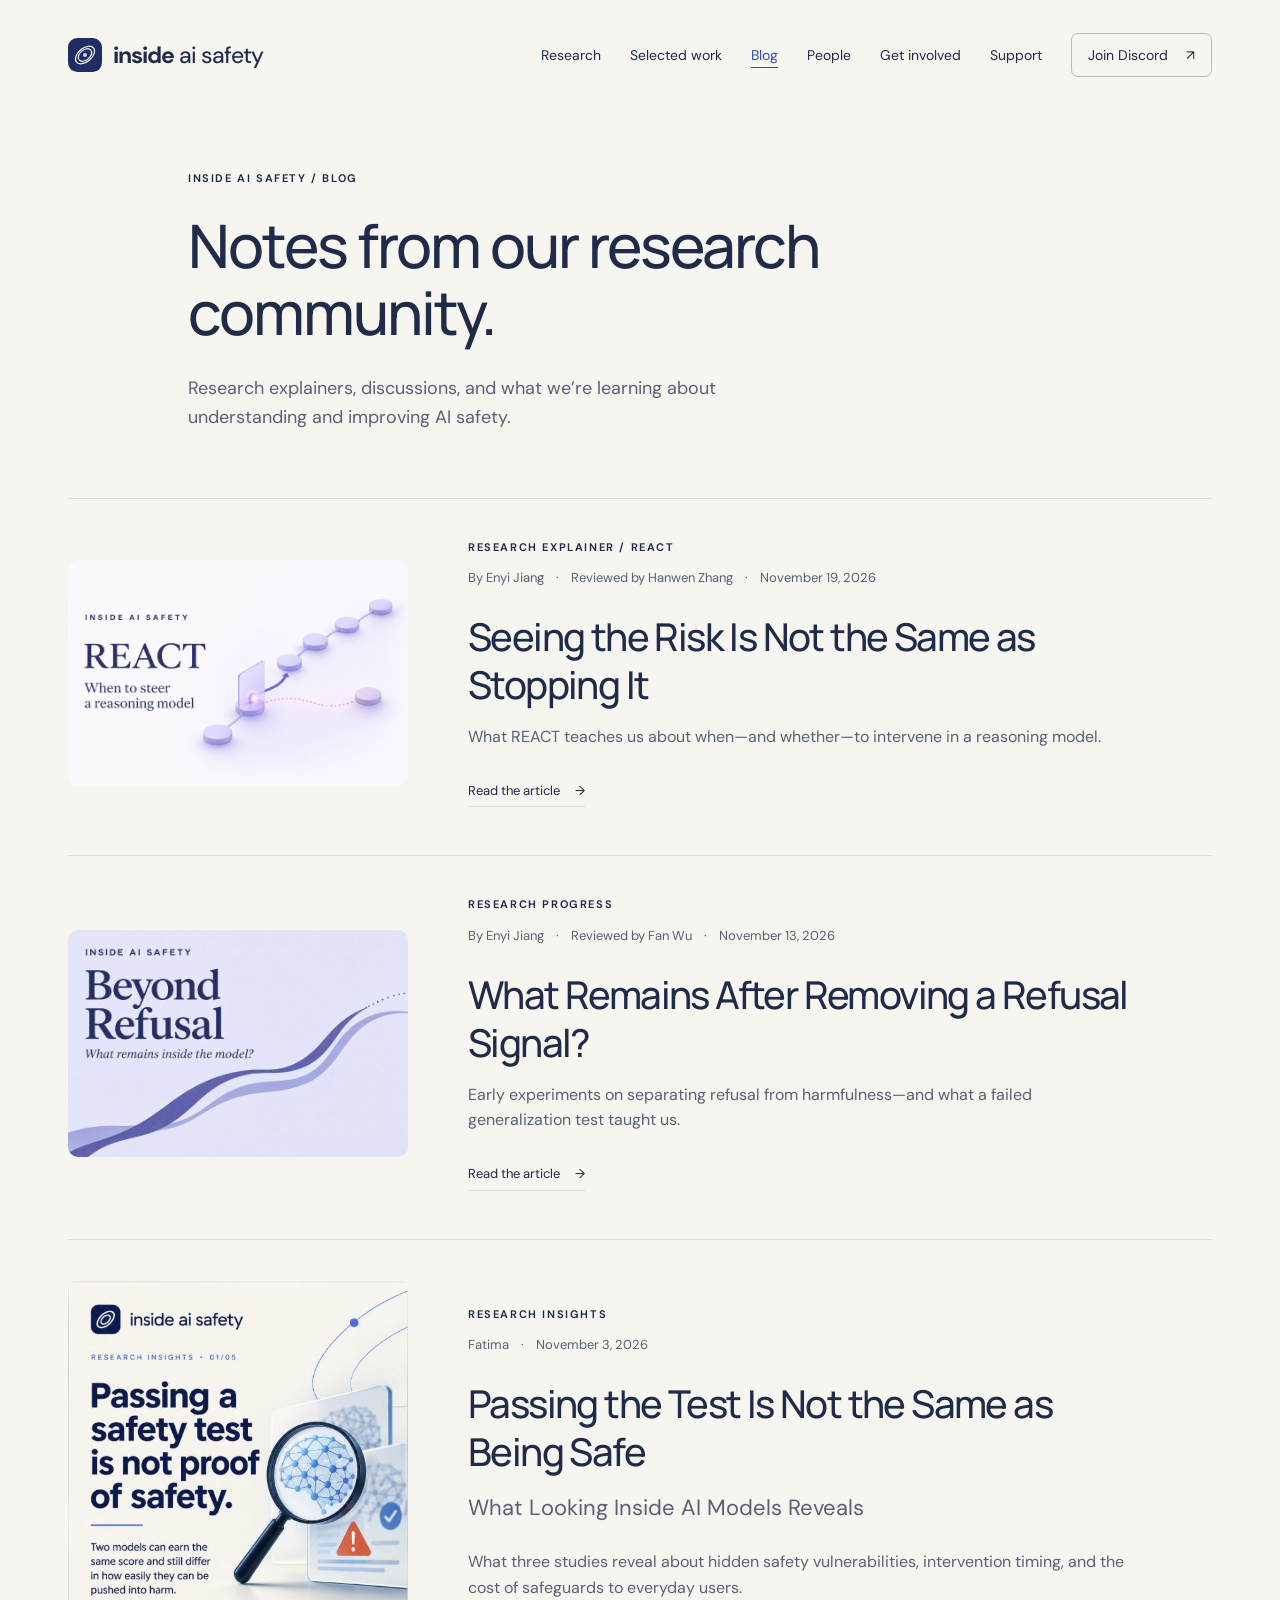
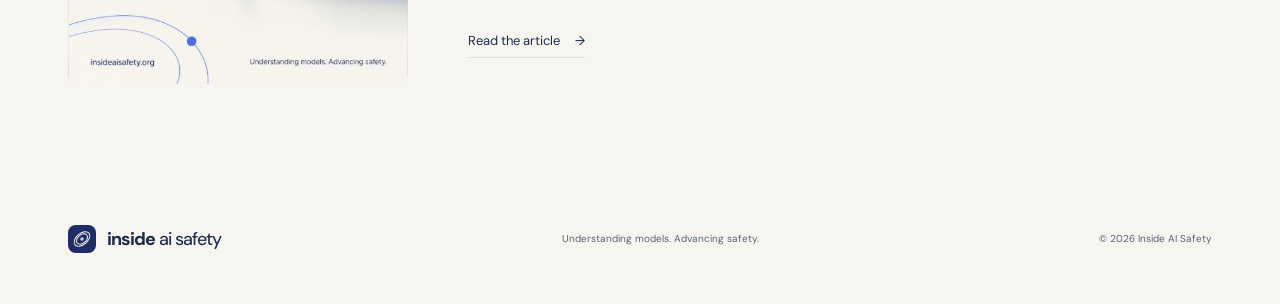
==== commit b0618933: "Add board member cards and People navigation" ====
--- a/blog/index.html
+++ b/blog/index.html
@@ -7,9 +7,9 @@
 <link href="https://insideaisafety.org/blog/" rel="canonical"/>
 <meta content="Blog" property="og:title"/><meta content="Research explainers and notes from the Inside AI Safety community." property="og:description"/><meta content="website" property="og:type"/><meta content="https://insideaisafety.org/blog/" property="og:url"/>
 <meta content="https://insideaisafety.org/assets/blog/react/react-cover.png" property="og:image"/><meta content="summary_large_image" name="twitter:card"/>
-<link href="/assets/mark.svg" rel="icon" type="image/svg+xml"/><link href="/styles.css" rel="stylesheet"/><link href="/blog/blog.css" rel="stylesheet"/><script defer="" src="/script.js"></script>
+<link href="/assets/mark.svg" rel="icon" type="image/svg+xml"/><link href="/styles.css?v=20261120-people" rel="stylesheet"/><link href="/blog/blog.css" rel="stylesheet"/><script defer="" src="/script.js"></script>
 </head><body><a class="skip" href="#main">Skip to content</a><header class="header wrap">
 <a aria-label="Inside AI Safety home" class="brand" href="/"><img alt="" height="34" src="/assets/mark.svg" width="34"/><span>inside<span class="brand-light"> ai safety</span></span></a>
-<nav aria-label="Main navigation"><a href="/#research">Research</a><a href="/#work">Selected work</a><a aria-current="page" href="/blog/">Blog</a><a href="/#involved">Get involved</a><a href="/#support">Support</a><a class="nav-contact" href="https://discord.gg/Zf3xKC8n4K" rel="noopener noreferrer" target="_blank">Join Discord <span aria-hidden="true">↗</span></a></nav>
+<nav aria-label="Main navigation"><a href="/#research">Research</a><a href="/#work">Selected work</a><a aria-current="page" href="/blog/">Blog</a><a href="/#people">People</a><a href="/#involved">Get involved</a><a href="/#support">Support</a><a class="nav-contact" href="https://discord.gg/Zf3xKC8n4K" rel="noopener noreferrer" target="_blank">Join Discord <span aria-hidden="true">↗</span></a></nav>
 </header><main id="main"><section class="blog-heading wrap"><p class="eyebrow">Inside AI Safety / Blog</p><h1>Notes from our research community.</h1><p>Research explainers, discussions, and what we’re learning about understanding and improving AI safety.</p></section>
 <section aria-label="Blog posts" class="blog-list wrap"><article class="blog-card"><a aria-label="Read Seeing the Risk Is Not the Same as Stopping It" class="blog-card-image" href="/blog/react-when-to-steer-a-reasoning-model/"><img alt="REACT — When to steer a reasoning model. A translucent gate redirects an early node in a lavender reasoning trajectory." height="1024" src="/assets/blog/react/react-cover.png" width="1536"/></a><div class="blog-card-copy"><p class="eyebrow">Research explainer / REACT</p><p class="post-meta"><span>By <a href="https://enyijiang.github.io/">Enyi Jiang</a></span><span aria-hidden="true">·</span><span>Reviewed by <a href="https://www.linkedin.com/in/hanwen-zhang-08b964249/">Hanwen Zhang</a></span><span aria-hidden="true">·</span><time datetime="2026-11-19">November 19, 2026</time></p><h2><a href="/blog/react-when-to-steer-a-reasoning-model/">Seeing the Risk Is Not the Same as Stopping It</a></h2><p>What REACT teaches us about when—and whether—to intervene in a reasoning model.</p><a class="text-link" href="/blog/react-when-to-steer-a-reasoning-model/">Read the article <span aria-hidden="true">→</span></a></div></article><article class="blog-card"><a aria-label="Read What Remains After Removing a Refusal Signal?" class="blog-card-image" href="/blog/what-remains-after-removing-a-refusal-signal/"><img alt="Beyond Refusal — What remains inside the model? Blue-violet curves illustrate distinct internal signals." height="1024" src="/assets/blog/refusal-signal/beyond-refusal-cover.png" width="1536"/></a><div class="blog-card-copy"><p class="eyebrow">Research progress</p><p class="post-meta"><span>By <a href="https://enyijiang.github.io/">Enyi Jiang</a></span><span aria-hidden="true">·</span><span>Reviewed by <a href="https://www.linkedin.com/in/wufan0415/">Fan Wu</a></span><span aria-hidden="true">·</span><time datetime="2026-11-13">November 13, 2026</time></p><h2><a href="/blog/what-remains-after-removing-a-refusal-signal/">What Remains After Removing a Refusal Signal?</a></h2><p>Early experiments on separating refusal from harmfulness—and what a failed generalization test taught us.</p><a class="text-link" href="/blog/what-remains-after-removing-a-refusal-signal/">Read the article <span aria-hidden="true">→</span></a></div></article><article class="blog-card"><a aria-label="Read Passing the Test Is Not the Same as Being Safe" class="blog-card-image" href="/blog/passing-the-test-is-not-the-same-as-being-safe/"><img alt="Passing a safety test is not proof of safety — Inside AI Safety research insights." height="640" src="/assets/blog/passing-the-test.jpg" width="538"/></a><div class="blog-card-copy"><p class="eyebrow">Research insights</p><p class="post-meta"><a href="https://www.linkedin.com/in/famatadija/">Fatima</a><span aria-hidden="true">·</span><time datetime="2026-11-03">November 3, 2026</time></p><h2><a href="/blog/passing-the-test-is-not-the-same-as-being-safe/">Passing the Test Is Not the Same as Being Safe</a></h2><p class="post-subtitle">What Looking Inside AI Models Reveals</p><p>What three studies reveal about hidden safety vulnerabilities, intervention timing, and the cost of safeguards to everyday users.</p><a class="text-link" href="/blog/passing-the-test-is-not-the-same-as-being-safe/">Read the article <span aria-hidden="true">→</span></a></div></article></section></main><footer class="wrap"><a class="brand" href="/"><img alt="" height="28" src="/assets/mark.svg" width="28"/><span>inside<span class="brand-light"> ai safety</span></span></a><p>Understanding models. Advancing safety.</p><span>© <span id="year">2026</span> Inside AI Safety</span></footer></body></html>
--- a/styles.css
+++ b/styles.css
@@ -18,6 +18,19 @@
 @media(max-width:700px){.about{gap:35px}.founder-photo{max-width:100%}.founder-photo img{aspect-ratio:1.1;object-position:50% 35%}.hero-person{font-size:11px}.hero-person>span:first-of-type>span{font-size:9px}.about-copy>p.large-copy{font-size:22px}}
 
 /* Research project details and ways to participate. */
+/* Board members */
+.people-grid{display:grid;grid-template-columns:repeat(4,minmax(0,1fr));gap:20px;list-style:none;padding:0;margin:0}
+.people-grid li{min-width:0}
+.person-card{display:flex;flex-direction:column;align-items:flex-start;height:100%;padding:28px 24px;background:#faf9fc;border:1px solid #dedde9;border-radius:8px;transition:border-color .2s,background .2s}
+.person-card:hover{border-color:#969acc;background:#f0eef9}
+.person-initials{display:grid;place-items:center;width:52px;height:52px;border-radius:50%;background:#e8e7f6;color:#4e508b;font-size:15px;letter-spacing:1px;margin-bottom:26px}
+.person-card h3{font-size:20px;line-height:1.4;font-weight:600;letter-spacing:-.4px;margin-bottom:8px}
+.person-card p{font-size:13px;color:var(--muted);margin-bottom:28px}
+.person-profile{display:flex;justify-content:space-between;gap:12px;width:100%;font-size:12px;color:var(--blue);margin-top:auto;padding-top:16px;border-top:1px solid #dedde9}
+#people + #involved{border-top:1px solid var(--line)}
+@media(max-width:1000px){.people-grid{grid-template-columns:repeat(2,minmax(0,1fr))}}
+@media(max-width:700px){.people-grid{grid-template-columns:1fr;gap:16px}.person-card{padding:24px}.person-initials{margin-bottom:20px}}
+
 .research-card{display:flex;flex-direction:column}
 .research-card .number{display:block;margin-bottom:24px;letter-spacing:1px}
 .research-card .project-question{color:var(--ink);line-height:1.65;margin-bottom:22px}
--- a/blog/blog.css
+++ b/blog/blog.css
@@ -32,6 +32,7 @@
 .article-body{font-size:17px;line-height:1.85;min-width:0;overflow-wrap:break-word}
 .article-body p{margin-bottom:24px}
 .article-body h2{font-size:28px;line-height:1.3;letter-spacing:-.7px;margin:52px 0 22px;scroll-margin-top:28px}
+.article-body hr{border:0;border-top:1px solid var(--line);margin:40px 0}
 .article-body a{color:var(--blue);text-decoration:underline;text-decoration-thickness:1px;text-underline-offset:3px}
 .article-body a:hover{color:var(--ink)}
 .article-summary{background:#eeebf5;border:1px solid #ded9e9;border-radius:8px;padding:28px 30px;margin-bottom:36px;font-size:15px;line-height:1.75}
@@ -50,6 +51,32 @@
 .research-figure{margin:34px 0}
 .research-figure img{display:block;width:100%;height:auto;border:1px solid var(--line);border-radius:6px}
 .research-figure figcaption{font-size:13px;line-height:1.65;color:var(--muted);margin-top:14px}
+.research-example{
+  margin:32px 0;
+  padding:24px;
+  border:1px solid var(--line);
+  border-radius:8px;
+  background:#faf9f5;
+}
+.research-example h3{margin:0 0 8px;font-size:19px}
+.research-example .research-example-prompt{margin:0 0 18px;font-size:14px;color:var(--muted)}
+.research-example-prompt strong{margin-right:6px;color:var(--ink)}
+.research-example-responses{
+  display:grid;
+  grid-template-columns:repeat(2,minmax(0,1fr));
+  gap:12px;
+  font-size:14px;
+  line-height:1.65;
+}
+.research-example-responses > div{padding:16px;border:1px solid var(--line);border-radius:6px}
+.research-example-responses > div:last-child{background:#eeebf5;border-color:#ded9e9}
+.research-example-responses h4{margin:0 0 8px;font-size:13px}
+.research-example-responses blockquote{margin:0}
+.research-example figcaption{margin-top:14px;font-size:12px;line-height:1.6;color:var(--muted)}
+@media(max-width:700px){
+  .research-example{padding:16px}
+  .research-example-responses{grid-template-columns:1fr}
+}
 .research-table{overflow-x:auto;margin:24px 0;border:1px solid var(--line);border-radius:6px}
 .research-table table{width:100%;border-collapse:collapse;font-size:14px;line-height:1.55;min-width:460px}
 .research-table th,.research-table td{padding:13px 15px;border-bottom:1px solid var(--line)}
